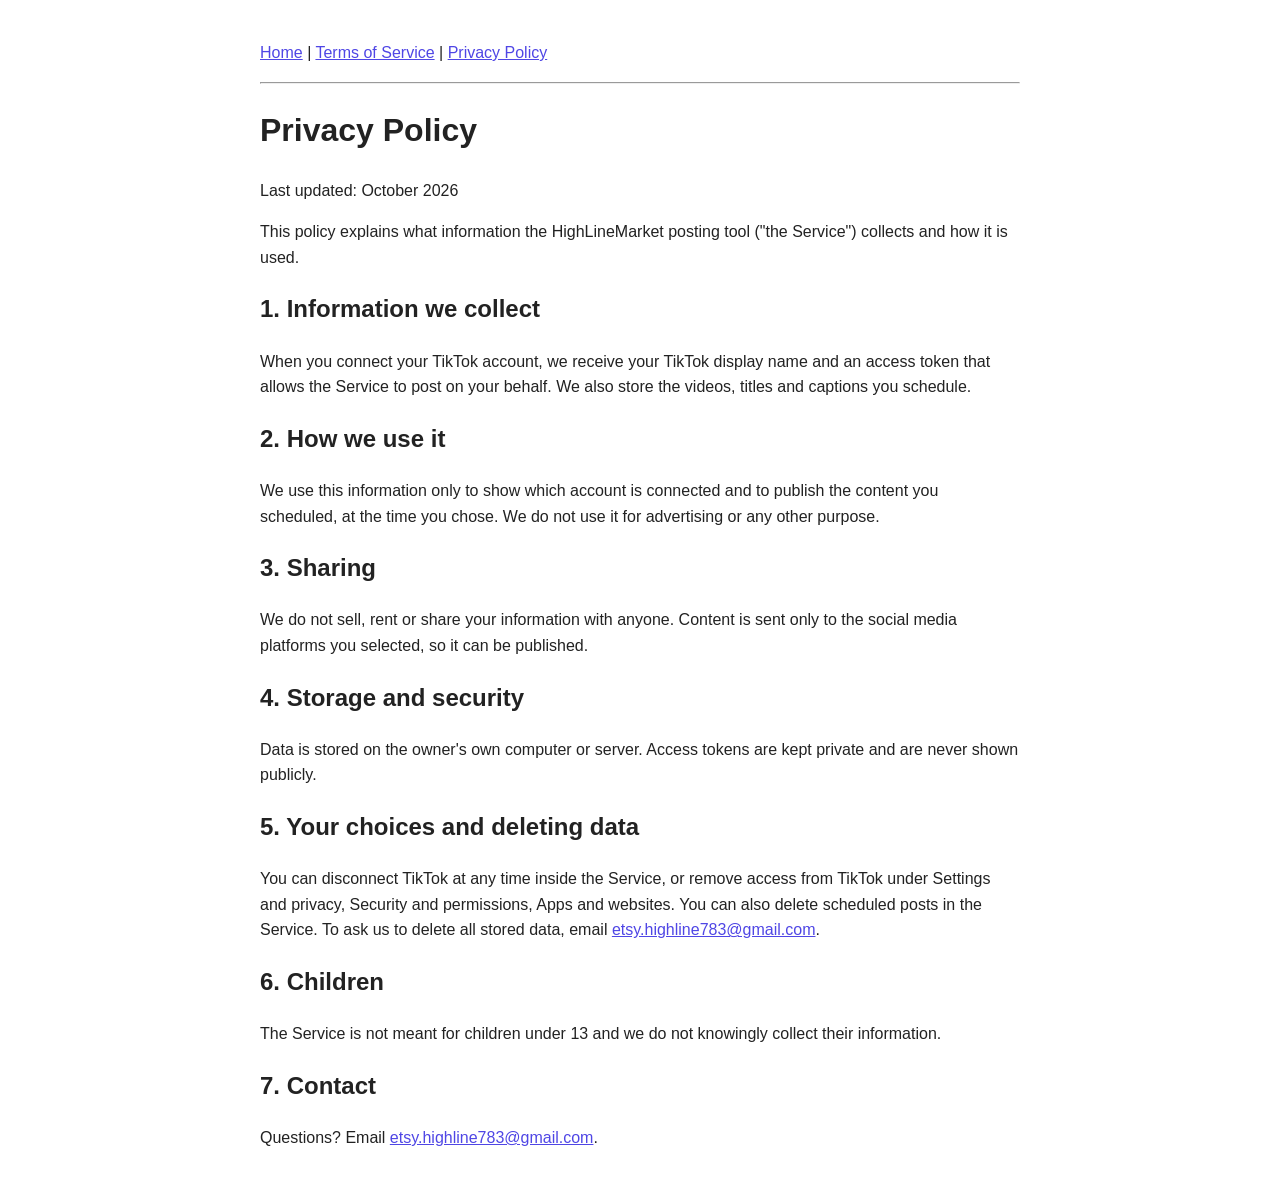
==== privacy.html @ ccd99edb "Add files via upload" ====
<!DOCTYPE html><html lang="en"><head><meta charset="UTF-8"><meta name="viewport" content="width=device-width, initial-scale=1"><title>Privacy Policy - HighLineMarket</title><style>body{font-family:Arial,sans-serif;max-width:760px;margin:40px auto;padding:0 16px;line-height:1.6;color:#222}a{color:#4f46e5}</style></head><body>
<p><a href="index.html">Home</a> | <a href="terms.html">Terms of Service</a> | <a href="privacy.html">Privacy Policy</a></p><hr>
<h1>Privacy Policy</h1>
<p>Last updated: October 2026</p>
<p>This policy explains what information the HighLineMarket posting tool ("the Service") collects and how it is used.</p>
<h2>1. Information we collect</h2>
<p>When you connect your TikTok account, we receive your TikTok display name and an access token that allows the Service to post on your behalf. We also store the videos, titles and captions you schedule.</p>
<h2>2. How we use it</h2>
<p>We use this information only to show which account is connected and to publish the content you scheduled, at the time you chose. We do not use it for advertising or any other purpose.</p>
<h2>3. Sharing</h2>
<p>We do not sell, rent or share your information with anyone. Content is sent only to the social media platforms you selected, so it can be published.</p>
<h2>4. Storage and security</h2>
<p>Data is stored on the owner's own computer or server. Access tokens are kept private and are never shown publicly.</p>
<h2>5. Your choices and deleting data</h2>
<p>You can disconnect TikTok at any time inside the Service, or remove access from TikTok under Settings and privacy, Security and permissions, Apps and websites. You can also delete scheduled posts in the Service. To ask us to delete all stored data, email <a href="mailto:etsy.highline783@gmail.com">etsy.highline783@gmail.com</a>.</p>
<h2>6. Children</h2>
<p>The Service is not meant for children under 13 and we do not knowingly collect their information.</p>
<h2>7. Contact</h2>
<p>Questions? Email <a href="mailto:etsy.highline783@gmail.com">etsy.highline783@gmail.com</a>.</p>
</body></html>
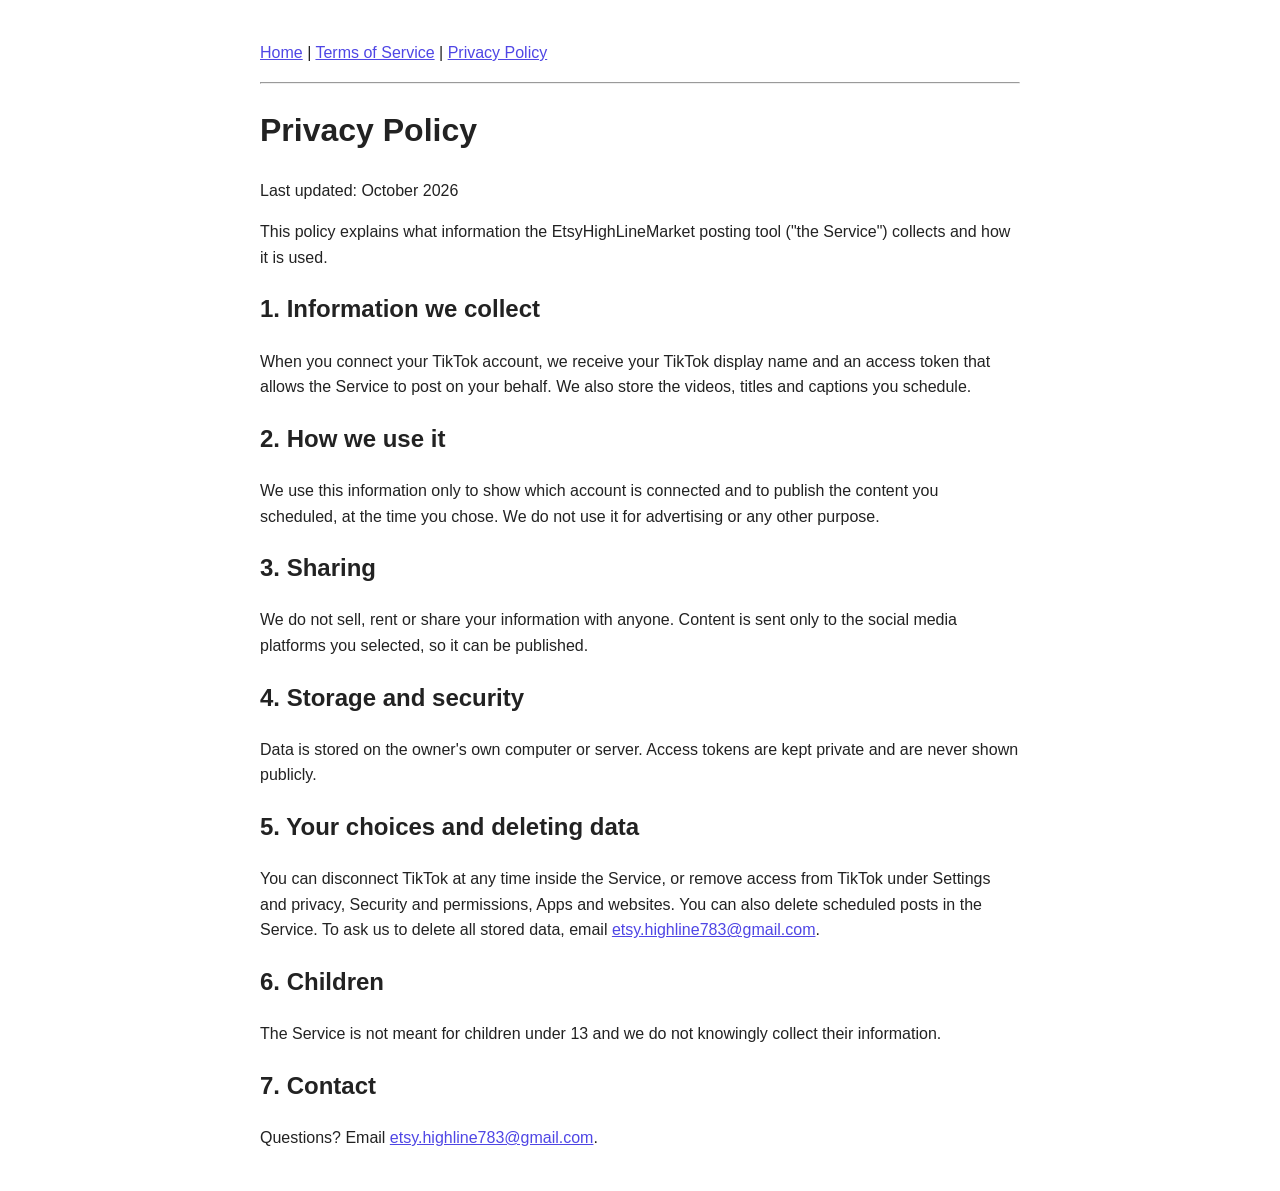
==== commit 05a715c8: "Update privacy.html" ====
--- a/privacy.html
+++ b/privacy.html
@@ -1,8 +1,8 @@
-<!DOCTYPE html><html lang="en"><head><meta charset="UTF-8"><meta name="viewport" content="width=device-width, initial-scale=1"><title>Privacy Policy - HighLineMarket</title><style>body{font-family:Arial,sans-serif;max-width:760px;margin:40px auto;padding:0 16px;line-height:1.6;color:#222}a{color:#4f46e5}</style></head><body>
+<!DOCTYPE html><html lang="en"><head><meta charset="UTF-8"><meta name="viewport" content="width=device-width, initial-scale=1"><title>Privacy Policy - EtsyHighLineMarket</title><style>body{font-family:Arial,sans-serif;max-width:760px;margin:40px auto;padding:0 16px;line-height:1.6;color:#222}a{color:#4f46e5}</style></head><body>
 <p><a href="index.html">Home</a> | <a href="terms.html">Terms of Service</a> | <a href="privacy.html">Privacy Policy</a></p><hr>
 <h1>Privacy Policy</h1>
 <p>Last updated: October 2026</p>
-<p>This policy explains what information the HighLineMarket posting tool ("the Service") collects and how it is used.</p>
+<p>This policy explains what information the EtsyHighLineMarket posting tool ("the Service") collects and how it is used.</p>
 <h2>1. Information we collect</h2>
 <p>When you connect your TikTok account, we receive your TikTok display name and an access token that allows the Service to post on your behalf. We also store the videos, titles and captions you schedule.</p>
 <h2>2. How we use it</h2>
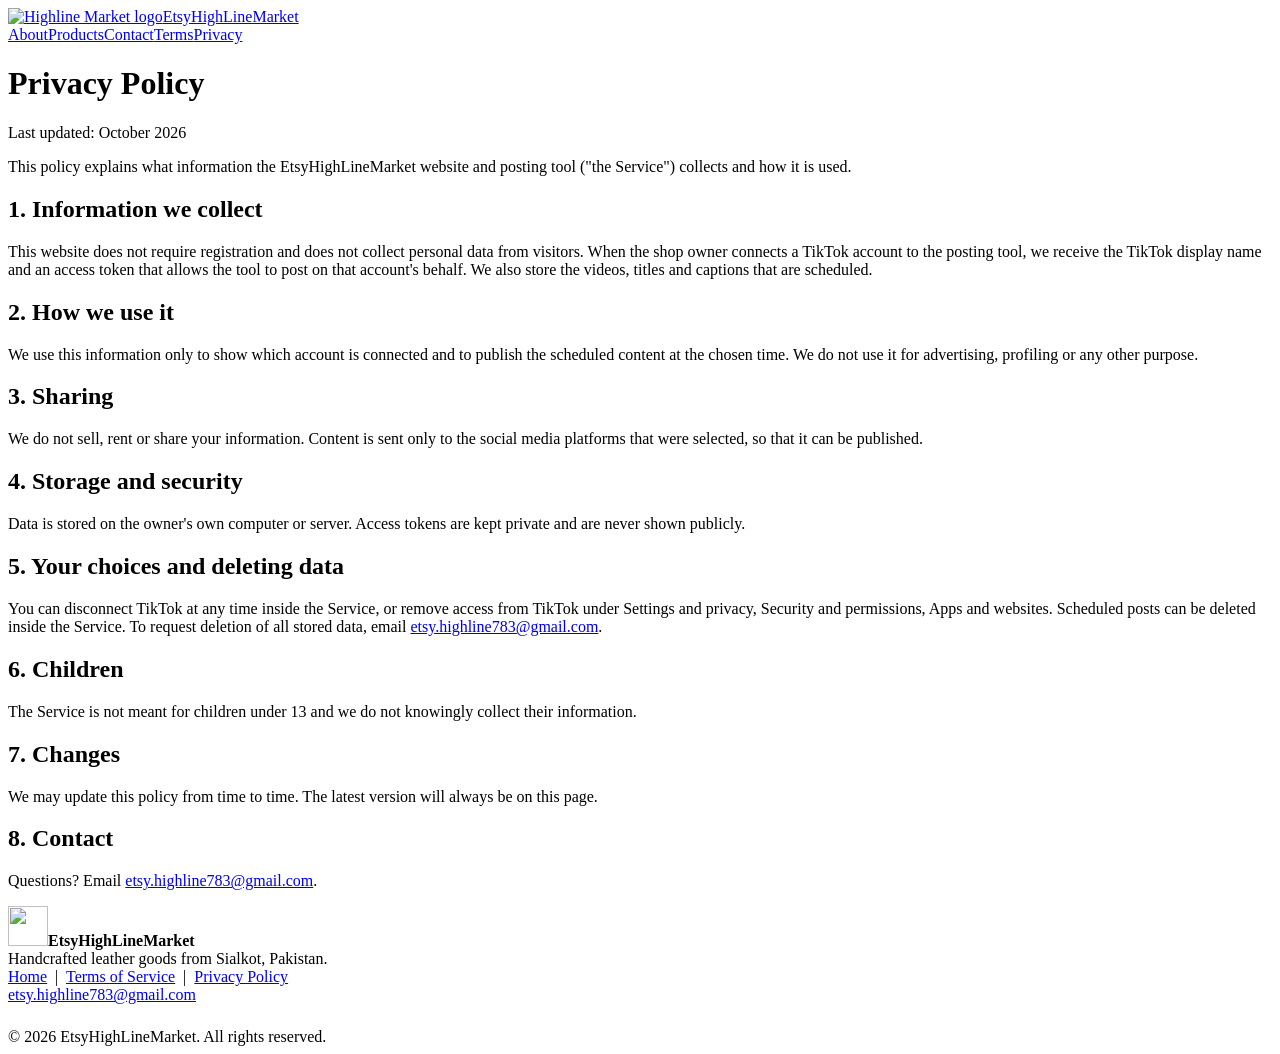
==== commit e621c163: "Update privacy.html" ====
--- a/privacy.html
+++ b/privacy.html
@@ -1,20 +1,42 @@
-<!DOCTYPE html><html lang="en"><head><meta charset="UTF-8"><meta name="viewport" content="width=device-width, initial-scale=1"><title>Privacy Policy - EtsyHighLineMarket</title><style>body{font-family:Arial,sans-serif;max-width:760px;margin:40px auto;padding:0 16px;line-height:1.6;color:#222}a{color:#4f46e5}</style></head><body>
-<p><a href="index.html">Home</a> | <a href="terms.html">Terms of Service</a> | <a href="privacy.html">Privacy Policy</a></p><hr>
+<!DOCTYPE html>
+<html lang="en">
+<head>
+<meta charset="UTF-8"><meta name="viewport" content="width=device-width, initial-scale=1">
+<link rel="icon" type="image/png" href="logo.png">
+<link rel="apple-touch-icon" href="logo.png">
+<link rel="stylesheet" href="style.css">
+<title>Privacy Policy | EtsyHighLineMarket</title>
+<meta name="description" content="Privacy Policy for EtsyHighLineMarket and its social media posting tool.">
+</head>
+<body>
+<header class="site"><div class="wrap">
+<a class="brand" href="index.html"><img src="logo.png" alt="Highline Market logo" width="44" height="44"><span>EtsyHighLineMarket</span></a>
+<nav aria-label="Main"><a href="index.html#about">About</a><a href="index.html#products">Products</a><a href="index.html#contact">Contact</a><a href="terms.html">Terms</a><a href="privacy.html">Privacy</a></nav>
+</div></header>
+<main class="doc">
 <h1>Privacy Policy</h1>
-<p>Last updated: October 2026</p>
-<p>This policy explains what information the EtsyHighLineMarket posting tool ("the Service") collects and how it is used.</p>
+<p class="meta">Last updated: October 2026</p>
+<p>This policy explains what information the EtsyHighLineMarket website and posting tool ("the Service") collects and how it is used.</p>
 <h2>1. Information we collect</h2>
-<p>When you connect your TikTok account, we receive your TikTok display name and an access token that allows the Service to post on your behalf. We also store the videos, titles and captions you schedule.</p>
+<p>This website does not require registration and does not collect personal data from visitors. When the shop owner connects a TikTok account to the posting tool, we receive the TikTok display name and an access token that allows the tool to post on that account's behalf. We also store the videos, titles and captions that are scheduled.</p>
 <h2>2. How we use it</h2>
-<p>We use this information only to show which account is connected and to publish the content you scheduled, at the time you chose. We do not use it for advertising or any other purpose.</p>
+<p>We use this information only to show which account is connected and to publish the scheduled content at the chosen time. We do not use it for advertising, profiling or any other purpose.</p>
 <h2>3. Sharing</h2>
-<p>We do not sell, rent or share your information with anyone. Content is sent only to the social media platforms you selected, so it can be published.</p>
+<p>We do not sell, rent or share your information. Content is sent only to the social media platforms that were selected, so that it can be published.</p>
 <h2>4. Storage and security</h2>
 <p>Data is stored on the owner's own computer or server. Access tokens are kept private and are never shown publicly.</p>
 <h2>5. Your choices and deleting data</h2>
-<p>You can disconnect TikTok at any time inside the Service, or remove access from TikTok under Settings and privacy, Security and permissions, Apps and websites. You can also delete scheduled posts in the Service. To ask us to delete all stored data, email <a href="mailto:etsy.highline783@gmail.com">etsy.highline783@gmail.com</a>.</p>
+<p>You can disconnect TikTok at any time inside the Service, or remove access from TikTok under Settings and privacy, Security and permissions, Apps and websites. Scheduled posts can be deleted inside the Service. To request deletion of all stored data, email <a href="mailto:etsy.highline783@gmail.com">etsy.highline783@gmail.com</a>.</p>
 <h2>6. Children</h2>
 <p>The Service is not meant for children under 13 and we do not knowingly collect their information.</p>
-<h2>7. Contact</h2>
+<h2>7. Changes</h2>
+<p>We may update this policy from time to time. The latest version will always be on this page.</p>
+<h2>8. Contact</h2>
 <p>Questions? Email <a href="mailto:etsy.highline783@gmail.com">etsy.highline783@gmail.com</a>.</p>
-</body></html>
+</main>
+<footer class="site"><div class="wrap"><div class="cols">
+<div><img src="logo.png" alt="" width="40" height="40"><strong>EtsyHighLineMarket</strong><br>Handcrafted leather goods from Sialkot, Pakistan.</div>
+<div><a href="index.html">Home</a> &nbsp;|&nbsp; <a href="terms.html">Terms of Service</a> &nbsp;|&nbsp; <a href="privacy.html">Privacy Policy</a><br><a href="mailto:etsy.highline783@gmail.com">etsy.highline783@gmail.com</a></div>
+</div><p style="margin:24px 0 0">&copy; 2026 EtsyHighLineMarket. All rights reserved.</p></div></footer>
+</body>
+</html>
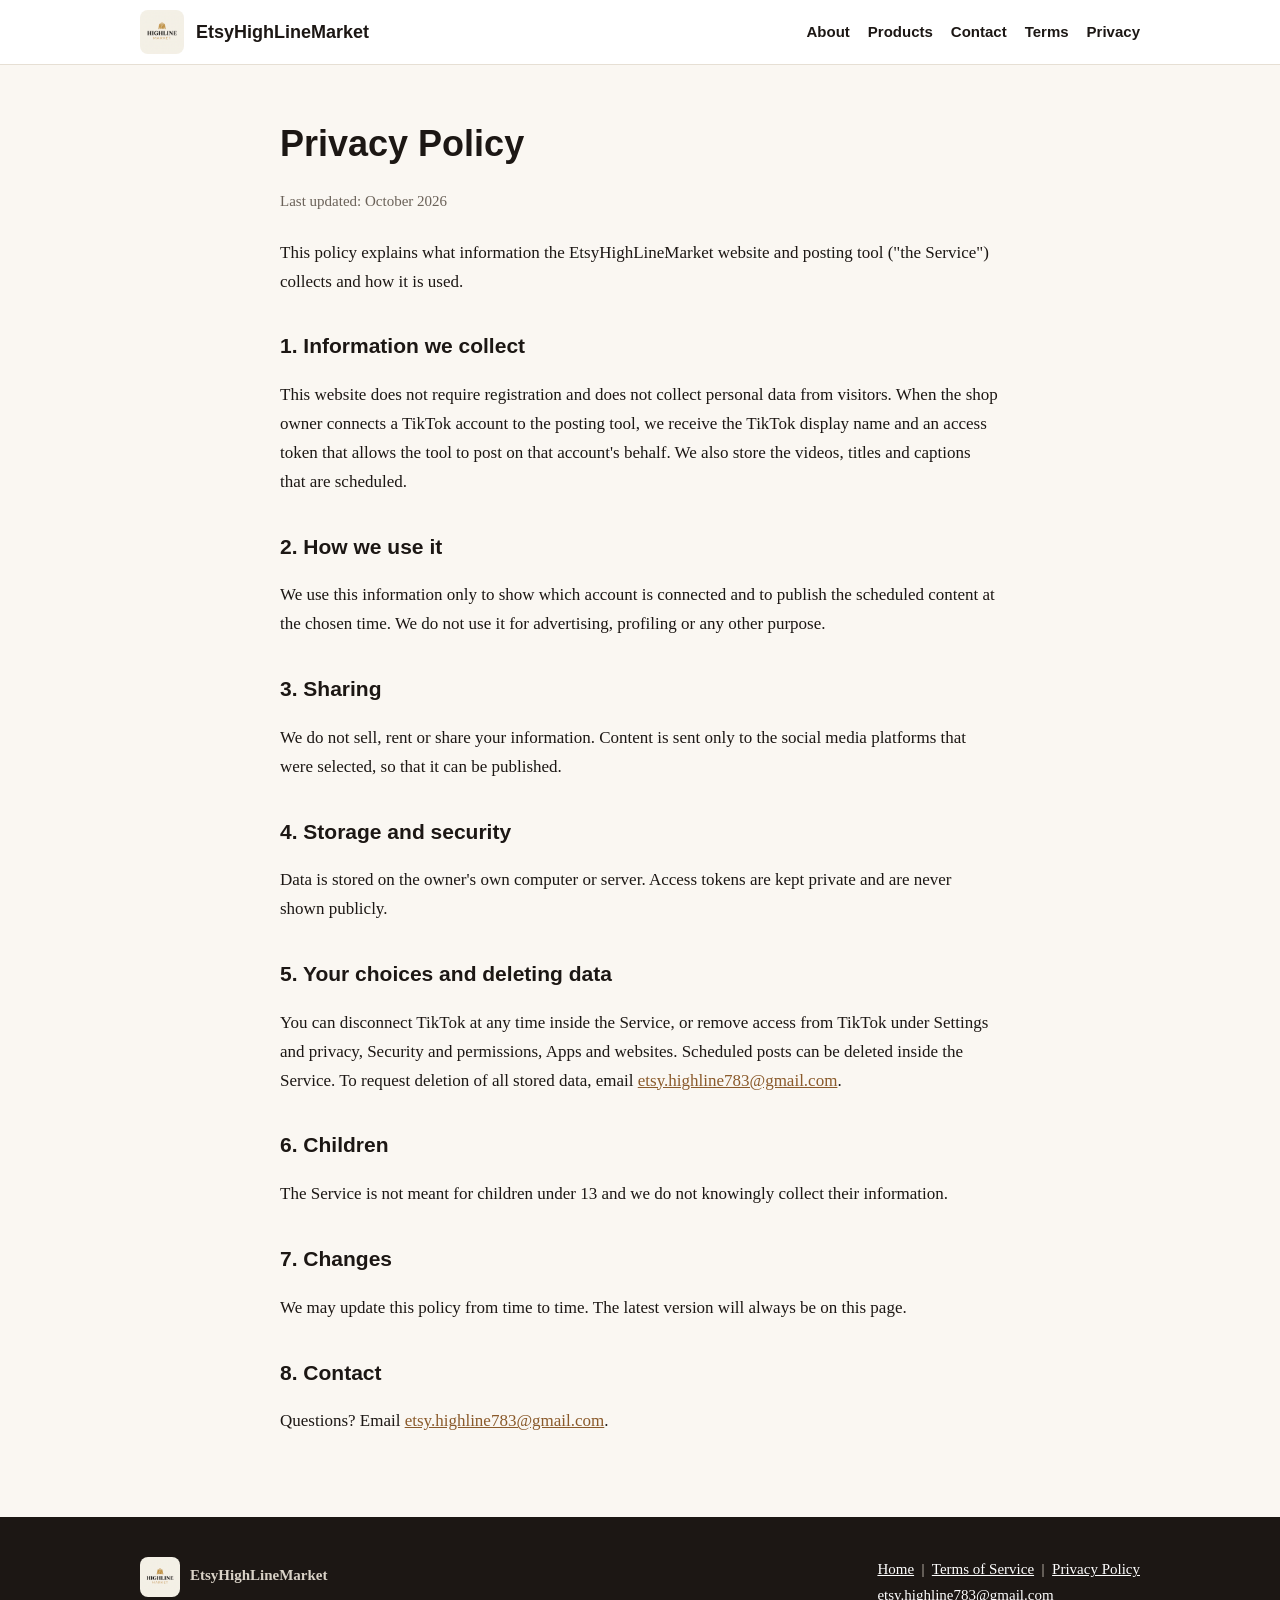
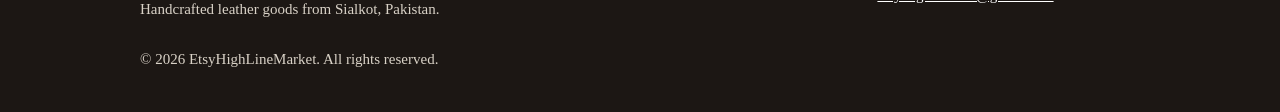
==== commit 13737534: "Update privacy.html" ====
--- a/privacy.html
+++ b/privacy.html
@@ -2,8 +2,9 @@
 <html lang="en">
 <head>
 <meta charset="UTF-8"><meta name="viewport" content="width=device-width, initial-scale=1">
-<link rel="icon" type="image/png" href="logo.png">
-<link rel="apple-touch-icon" href="logo.png">
+<link rel="icon" type="image/png" sizes="512x512" href="logo.png?v=2">
+<link rel="shortcut icon" type="image/png" href="logo.png?v=2">
+<link rel="apple-touch-icon" href="logo.png?v=2">
 <link rel="stylesheet" href="style.css">
 <title>Privacy Policy | EtsyHighLineMarket</title>
 <meta name="description" content="Privacy Policy for EtsyHighLineMarket and its social media posting tool.">
--- a/style.css
+++ b/style.css
@@ -0,0 +1,44 @@
+:root{--ink:#1c1714;--muted:#6b6259;--paper:#faf7f2;--card:#fff;--line:#e6dfd4;--accent:#8a5a2b;--accent-dark:#6d4520}
+*{box-sizing:border-box}
+html{scroll-behavior:smooth}
+body{margin:0;font-family:Georgia,"Times New Roman",serif;color:var(--ink);background:var(--paper);line-height:1.7;font-size:17px}
+h1,h2,h3,.brand,nav,.btn{font-family:"Helvetica Neue",Arial,sans-serif}
+a{color:var(--accent)}
+a:focus-visible,.btn:focus-visible{outline:3px solid var(--accent);outline-offset:3px}
+.wrap{max-width:1040px;margin:0 auto;padding:0 20px}
+header.site{background:#fff;border-bottom:1px solid var(--line);position:sticky;top:0;z-index:10}
+header.site .wrap{display:flex;align-items:center;justify-content:space-between;gap:16px;padding-top:10px;padding-bottom:10px;flex-wrap:wrap}
+.brand{display:flex;align-items:center;gap:12px;text-decoration:none;color:var(--ink);font-weight:700;font-size:18px}
+.brand img{width:44px;height:44px;border-radius:8px;object-fit:cover}
+nav a{margin-left:18px;text-decoration:none;color:var(--ink);font-size:15px;font-weight:600}
+nav a:hover{color:var(--accent)}
+.hero{padding:72px 0 56px;border-bottom:1px solid var(--line);background:#fff}
+.hero .wrap{display:grid;grid-template-columns:1.3fr 1fr;gap:40px;align-items:center}
+.hero h1{font-size:44px;line-height:1.15;margin:0 0 16px}
+.hero p{color:var(--muted);margin:0 0 24px;max-width:52ch}
+.hero img{width:100%;max-width:340px;justify-self:center;border-radius:16px;border:1px solid var(--line)}
+.btn{display:inline-block;background:var(--ink);color:#fff;padding:13px 24px;border-radius:8px;text-decoration:none;font-weight:700;font-size:15px}
+.btn:hover{background:var(--accent-dark)}
+.btn.alt{background:transparent;color:var(--ink);border:2px solid var(--ink);margin-left:8px}
+.btn.alt:hover{background:var(--ink);color:#fff}
+section{padding:56px 0}
+section h2{font-size:30px;margin:0 0 8px}
+.lead{color:var(--muted);margin:0 0 28px;max-width:60ch}
+.grid{display:grid;grid-template-columns:repeat(auto-fit,minmax(230px,1fr));gap:20px}
+.card{background:var(--card);border:1px solid var(--line);border-radius:12px;padding:22px}
+.card h3{margin:0 0 6px;font-size:19px}
+.card p{margin:0;color:var(--muted);font-size:16px}
+.band{background:#fff;border-top:1px solid var(--line);border-bottom:1px solid var(--line)}
+.facts{display:grid;grid-template-columns:repeat(auto-fit,minmax(200px,1fr));gap:20px;margin:0;padding:0;list-style:none}
+.facts li{border-left:3px solid var(--accent);padding-left:14px}
+.facts strong{display:block;font-family:"Helvetica Neue",Arial,sans-serif}
+footer.site{background:var(--ink);color:#d9d2c7;padding:40px 0;font-size:15px}
+footer.site a{color:#fff}
+footer.site .cols{display:flex;flex-wrap:wrap;justify-content:space-between;gap:24px}
+footer.site img{width:40px;height:40px;border-radius:8px;vertical-align:middle;margin-right:10px}
+.doc{max-width:760px;margin:0 auto;padding:48px 20px 64px}
+.doc h1{font-size:36px;margin:0 0 4px}
+.doc h2{font-size:21px;margin:32px 0 6px}
+.doc .meta{color:var(--muted);font-size:15px;margin-bottom:24px}
+@media(max-width:760px){.hero .wrap{grid-template-columns:1fr}.hero h1{font-size:34px}.hero img{max-width:220px;order:-1}nav a{margin:0 14px 0 0}}
+@media(prefers-reduced-motion:reduce){html{scroll-behavior:auto}}
